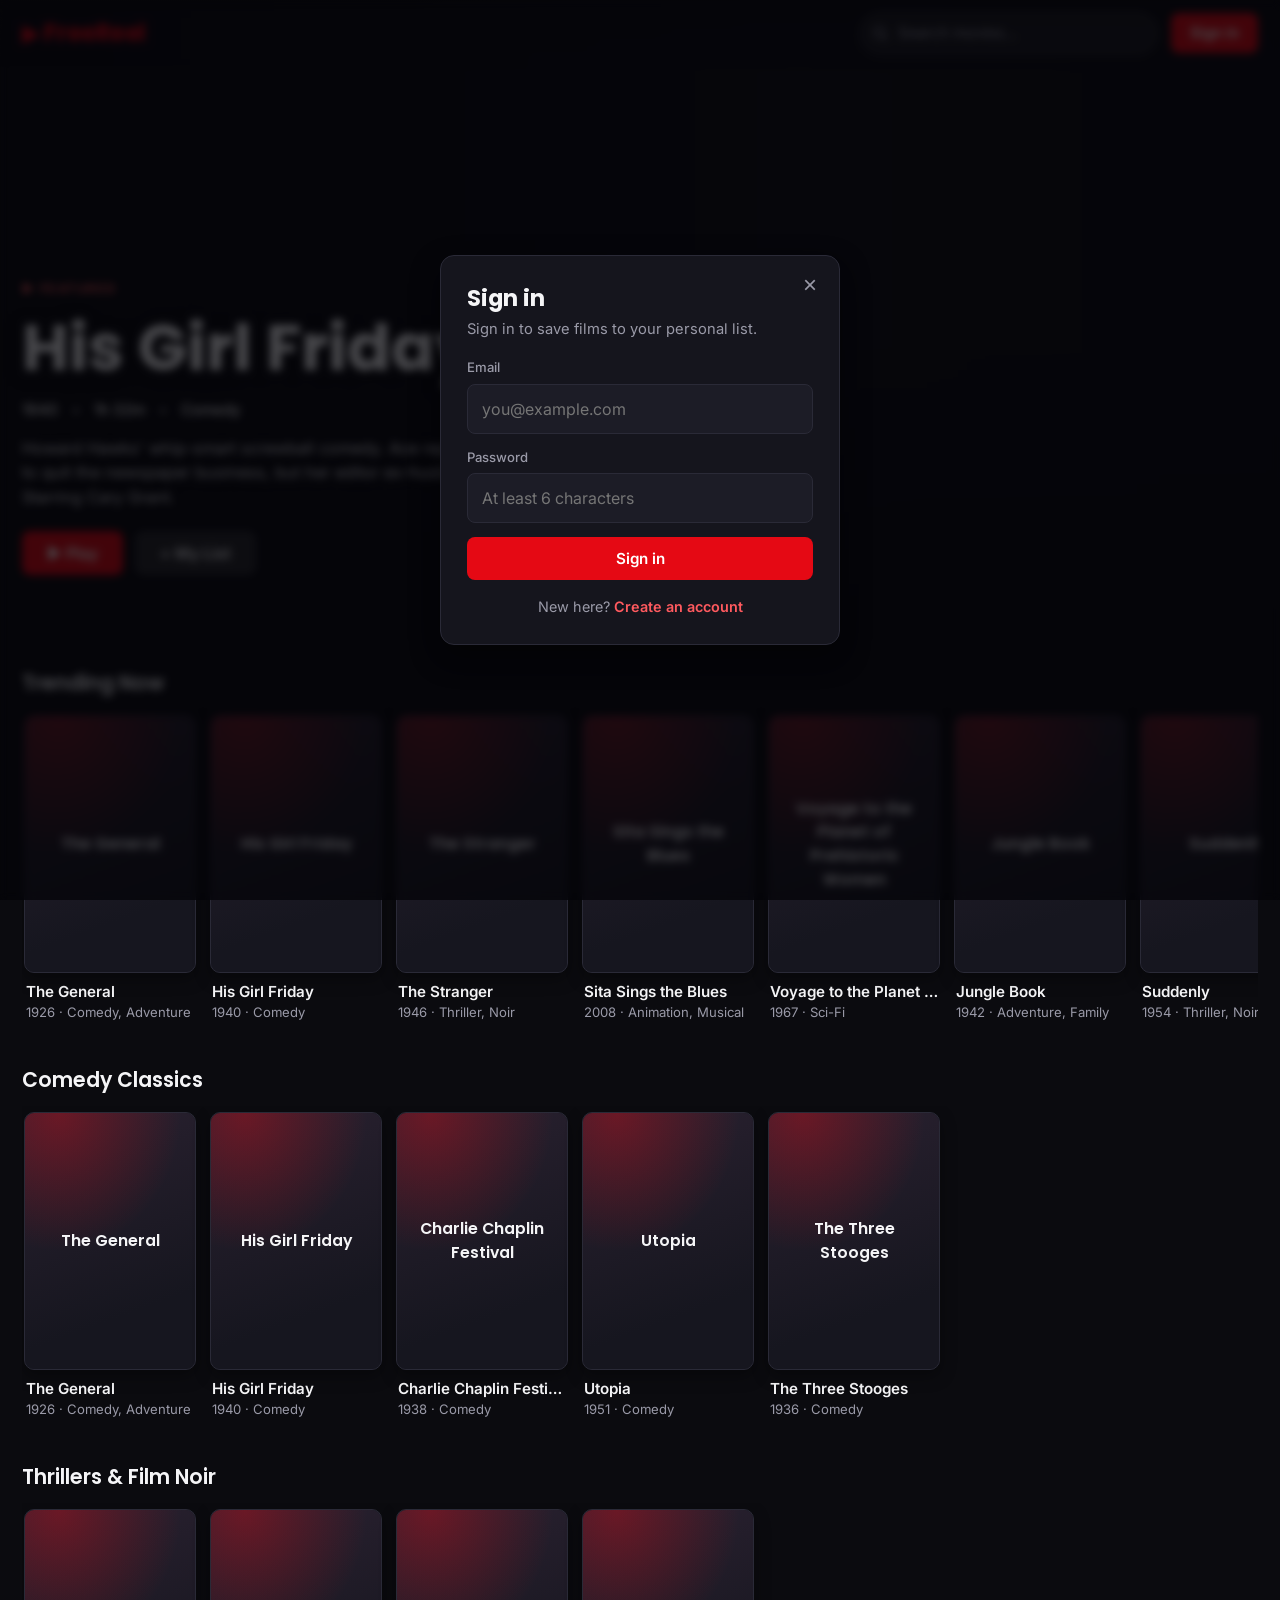
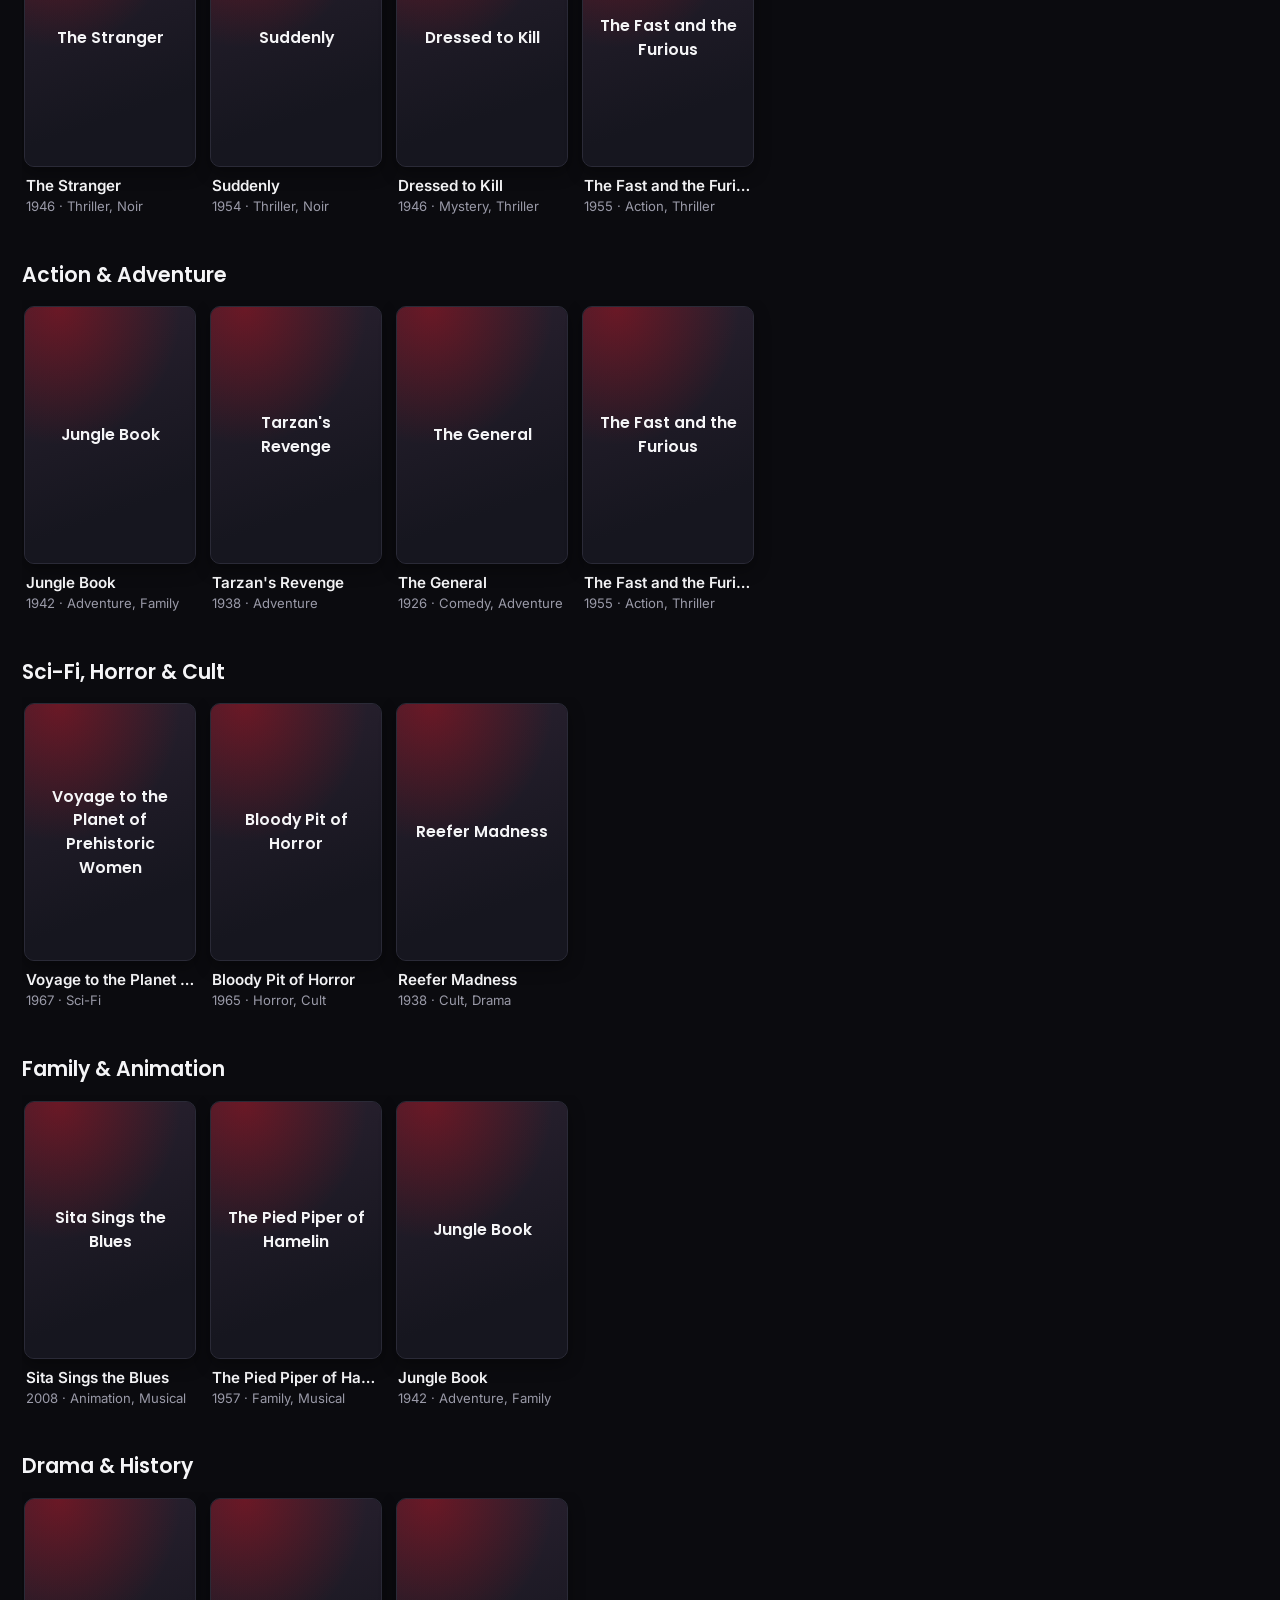
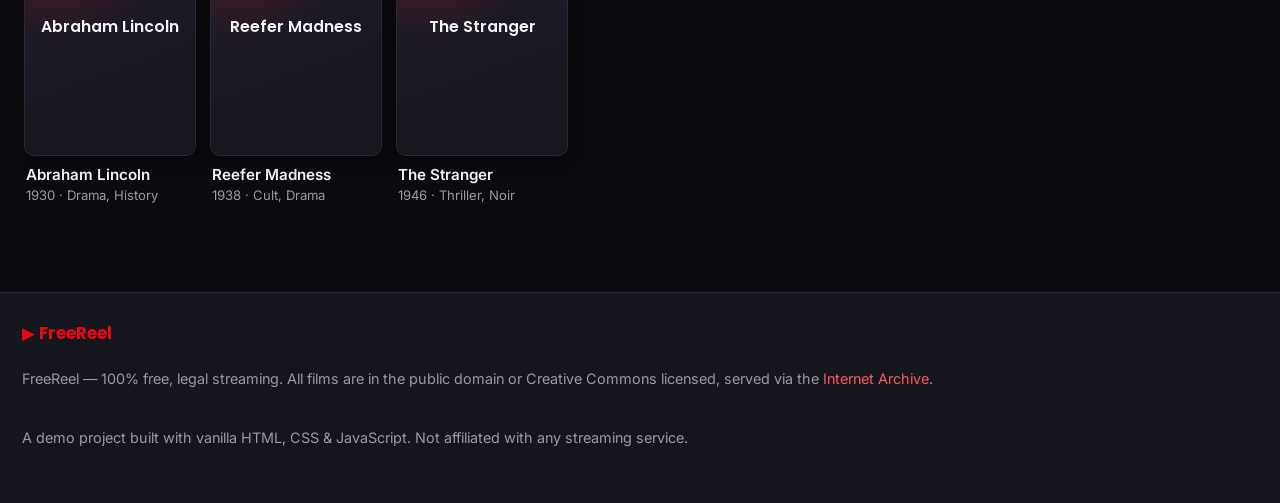
==== index.html @ 72a1cbd4 "FreeReel: free & legal streaming site Netflix-style static site playing 17 verified public-domain an" ====
<!DOCTYPE html>
<html lang="en">
<head>
  <meta charset="UTF-8" />
  <meta name="viewport" content="width=device-width, initial-scale=1" />
  <title>FreeReel — Free Classic Movie Streaming</title>
  <meta name="description" content="Stream classic public-domain and Creative Commons movies free and legally — silent comedy, film noir, sci-fi, adventure and more, powered by the Internet Archive." />
  <meta name="theme-color" content="#0b0b0f" />
  <meta property="og:title" content="FreeReel — Free Classic Movie Streaming" />
  <meta property="og:description" content="100% free, legal streaming of public-domain and Creative Commons films." />
  <meta property="og:type" content="website" />
  <link rel="icon" href="data:image/svg+xml,<svg xmlns='http://www.w3.org/2000/svg' viewBox='0 0 32 32'><rect width='32' height='32' rx='7' fill='%23e50914'/><path d='M12 9l12 7-12 7z' fill='%23ffffff'/></svg>" />
  <link rel="preconnect" href="https://fonts.googleapis.com" />
  <link rel="preconnect" href="https://fonts.gstatic.com" crossorigin />
  <link href="https://fonts.googleapis.com/css2?family=Inter:wght@400;500;600&family=Poppins:wght@600;700&display=swap" rel="stylesheet" />
  <link rel="stylesheet" href="styles.css" />
</head>
<body>
  <header class="nav" id="nav">
    <div class="nav-inner">
      <a class="logo" href="index.html" aria-label="FreeReel home">&#9654;&nbsp;FreeReel</a>
      <div class="nav-right">
        <div class="search-wrap">
          <svg class="search-icon" viewBox="0 0 24 24" fill="none" stroke="currentColor" stroke-width="2" aria-hidden="true">
            <circle cx="11" cy="11" r="7" /><path d="M21 21l-4.3-4.3" stroke-linecap="round" />
          </svg>
          <label class="visually-hidden" for="search">Search movies</label>
          <input id="search" type="search" placeholder="Search movies&hellip;" autocomplete="off" />
        </div>
        <div class="auth-area" id="auth-area"></div>
      </div>
    </div>
  </header>

  <main>
    <section class="hero" id="hero" hidden aria-label="Featured film">
      <div class="hero-bg" id="hero-bg"></div>
      <div class="hero-fade"></div>
      <div class="hero-content">
        <div class="hero-inner">
          <span class="hero-eyebrow">&#9654; Featured</span>
          <h1 class="hero-title" id="hero-title"></h1>
          <div class="hero-meta" id="hero-meta"></div>
          <p class="hero-desc" id="hero-desc"></p>
          <div class="hero-actions">
            <a class="btn btn-primary" id="hero-play" href="#">&#9654; Play</a>
            <button class="btn btn-secondary" id="hero-mylist" type="button">+ My List</button>
          </div>
        </div>
      </div>
    </section>

    <div class="content">
      <div id="rows"></div>
      <div id="results" hidden></div>
    </div>
  </main>

  <footer class="footer">
    <div class="footer-inner">
      <span class="foot-logo">&#9654; FreeReel</span>
      <p>FreeReel — 100% free, legal streaming. All films are in the public domain or Creative Commons licensed, served via the <a href="https://archive.org" target="_blank" rel="noopener">Internet Archive</a>.</p>
      <p>A demo project built with vanilla HTML, CSS &amp; JavaScript. Not affiliated with any streaming service.</p>
    </div>
  </footer>

  <!-- Auth modal (shared) -->
  <div class="modal-backdrop" id="auth-modal" hidden>
    <div class="modal" role="dialog" aria-modal="true" aria-labelledby="auth-title">
      <button class="modal-close" id="auth-close" type="button" aria-label="Close">&times;</button>
      <h2 class="modal-title" id="auth-title">Sign in</h2>
      <p class="modal-sub" id="auth-sub">Sign in to save films to your personal list.</p>
      <form id="auth-form" novalidate>
        <label class="field"><span>Email</span>
          <input id="auth-email" type="email" required autocomplete="email" placeholder="you@example.com" />
        </label>
        <label class="field"><span>Password</span>
          <input id="auth-password" type="password" required minlength="6" autocomplete="current-password" placeholder="At least 6 characters" />
        </label>
        <p class="auth-error" id="auth-error" hidden></p>
        <button class="btn btn-primary btn-block" id="auth-submit" type="submit">Sign in</button>
      </form>
      <p class="modal-toggle">
        <span id="auth-toggle-text">New here?</span>
        <button type="button" class="linkbtn" id="auth-toggle">Create an account</button>
      </p>
    </div>
  </div>

  <script src="config.js"></script>
  <script src="catalog.js"></script>
  <script type="module" src="app.js"></script>
</body>
</html>
---- styles.css ----
/* ===================================================================
   FreeReel — dark, Netflix-inspired (original) theme
   =================================================================== */

:root {
  --bg: #0b0b0f;
  --surface: #15151d;
  --card: #1c1c26;
  --border: #2a2a37;
  --accent: #e50914;
  --accent-2: #ff5a5f;
  --text: #f5f5f7;
  --muted: #9a9aa8;

  --maxw: 1400px;
  --nav-h: 66px;
  --radius: 10px;
  --shadow: 0 12px 30px rgba(0, 0, 0, 0.45);
  --font-head: "Poppins", system-ui, -apple-system, Segoe UI, Roboto, sans-serif;
  --font-body: "Inter", system-ui, -apple-system, Segoe UI, Roboto, sans-serif;
}

* { box-sizing: border-box; }

html { scroll-behavior: smooth; }

body {
  margin: 0;
  background: var(--bg);
  color: var(--text);
  font-family: var(--font-body);
  font-size: 16px;
  line-height: 1.5;
  -webkit-font-smoothing: antialiased;
  text-rendering: optimizeLegibility;
  min-height: 100vh;
}

body.modal-open { overflow: hidden; }

img { display: block; max-width: 100%; }

a { color: inherit; text-decoration: none; }

h1, h2, h3 { font-family: var(--font-head); font-weight: 700; line-height: 1.15; margin: 0; }

:focus-visible {
  outline: 2px solid var(--accent-2);
  outline-offset: 2px;
  border-radius: 6px;
}

/* ------------------------------ Buttons ------------------------------ */

.btn {
  --btn-bg: transparent;
  display: inline-flex;
  align-items: center;
  justify-content: center;
  gap: 8px;
  font-family: var(--font-body);
  font-weight: 600;
  font-size: 0.95rem;
  line-height: 1;
  padding: 11px 18px;
  border: 1px solid transparent;
  border-radius: 8px;
  background: var(--btn-bg);
  color: var(--text);
  cursor: pointer;
  white-space: nowrap;
  transition: transform 0.15s ease, background 0.15s ease, border-color 0.15s ease, opacity 0.15s ease;
}
.btn:hover { transform: translateY(-1px); }
.btn:active { transform: translateY(0); }
.btn:disabled { opacity: 0.6; cursor: default; transform: none; }

.btn-primary { background: var(--accent); color: #fff; }
.btn-primary:hover { background: #f6121d; }

.btn-secondary { background: rgba(255, 255, 255, 0.12); color: var(--text); border-color: var(--border); }
.btn-secondary:hover { background: rgba(255, 255, 255, 0.2); }

.btn-ghost { background: transparent; color: var(--text); border-color: transparent; padding: 11px 12px; }
.btn-ghost:hover { background: rgba(255, 255, 255, 0.08); }

.btn-block { width: 100%; padding: 13px 18px; }

.btn.in-list { background: rgba(255, 255, 255, 0.16); }

.linkbtn {
  background: none;
  border: 0;
  color: var(--accent-2);
  font: inherit;
  font-weight: 600;
  cursor: pointer;
  padding: 0;
}
.linkbtn:hover { text-decoration: underline; }

/* -------------------------------- Nav -------------------------------- */

.nav {
  position: sticky;
  top: 0;
  z-index: 50;
  background: linear-gradient(180deg, rgba(11, 11, 15, 0.85), rgba(11, 11, 15, 0));
  backdrop-filter: blur(6px);
  -webkit-backdrop-filter: blur(6px);
  transition: background 0.25s ease, border-color 0.25s ease;
  border-bottom: 1px solid transparent;
}
.nav.scrolled {
  background: rgba(11, 11, 15, 0.94);
  border-bottom-color: var(--border);
  backdrop-filter: blur(12px);
  -webkit-backdrop-filter: blur(12px);
}

.nav-inner {
  max-width: var(--maxw);
  margin: 0 auto;
  min-height: var(--nav-h);
  display: flex;
  align-items: center;
  gap: 18px;
  padding: 10px 22px;
  flex-wrap: wrap;
}

.logo {
  font-family: var(--font-head);
  font-weight: 700;
  font-size: 1.5rem;
  letter-spacing: -0.02em;
  color: var(--accent);
  flex: 0 0 auto;
  display: inline-flex;
  align-items: center;
  gap: 2px;
}
.logo:hover { color: var(--accent-2); }

.nav-right {
  margin-left: auto;
  display: flex;
  align-items: center;
  gap: 12px;
  flex: 1 1 auto;
  justify-content: flex-end;
  min-width: 0;
}

.search-wrap {
  position: relative;
  display: flex;
  align-items: center;
  flex: 0 1 300px;
  min-width: 0;
}
.search-wrap .search-icon {
  position: absolute;
  left: 12px;
  width: 18px;
  height: 18px;
  color: var(--muted);
  pointer-events: none;
}
#search {
  width: 100%;
  padding: 10px 14px 10px 38px;
  border-radius: 999px;
  border: 1px solid var(--border);
  background: rgba(255, 255, 255, 0.06);
  color: var(--text);
  font: inherit;
  font-size: 0.95rem;
}
#search::placeholder { color: var(--muted); }
#search:focus {
  outline: none;
  border-color: var(--accent-2);
  background: rgba(255, 255, 255, 0.1);
}

.auth-area {
  display: flex;
  align-items: center;
  gap: 8px;
  flex: 0 0 auto;
}
.user-email {
  color: var(--muted);
  font-size: 0.9rem;
  max-width: 190px;
  overflow: hidden;
  text-overflow: ellipsis;
  white-space: nowrap;
}

/* ------------------------------- Hero -------------------------------- */

.hero {
  position: relative;
  min-height: min(78vh, 640px);
  display: flex;
  align-items: flex-end;
  margin-top: calc(-1 * var(--nav-h) - 12px);
  padding-top: calc(var(--nav-h) + 12px);
  overflow: hidden;
  isolation: isolate;
}
.hero-bg {
  position: absolute;
  inset: 0;
  z-index: -2;
  background-size: cover;
  background-position: right center;
  background-repeat: no-repeat;
  background-color: #12121a;
}
.hero-fade {
  position: absolute;
  inset: 0;
  z-index: -1;
  background:
    linear-gradient(90deg, var(--bg) 0%, rgba(11, 11, 15, 0.86) 30%, rgba(11, 11, 15, 0.35) 62%, rgba(11, 11, 15, 0.55) 100%),
    linear-gradient(0deg, var(--bg) 2%, rgba(11, 11, 15, 0) 45%);
}
.hero-content {
  max-width: var(--maxw);
  width: 100%;
  margin: 0 auto;
  padding: 42px 22px 54px;
}
.hero-inner { max-width: 620px; }
.hero-eyebrow {
  display: inline-flex;
  align-items: center;
  gap: 7px;
  font-size: 0.78rem;
  font-weight: 600;
  letter-spacing: 0.12em;
  text-transform: uppercase;
  color: var(--accent-2);
  margin-bottom: 12px;
}
.hero-title {
  font-size: clamp(2.1rem, 6vw, 4rem);
  margin-bottom: 14px;
  text-shadow: 0 2px 18px rgba(0, 0, 0, 0.6);
}
.hero-meta {
  display: flex;
  flex-wrap: wrap;
  gap: 8px 14px;
  color: var(--text);
  font-weight: 500;
  font-size: 0.95rem;
  margin-bottom: 14px;
}
.hero-meta .dot { color: var(--muted); }
.hero-desc {
  color: #e7e7ee;
  font-size: 1.02rem;
  margin: 0 0 22px;
  display: -webkit-box;
  -webkit-line-clamp: 3;
  -webkit-box-orient: vertical;
  overflow: hidden;
  text-shadow: 0 1px 10px rgba(0, 0, 0, 0.5);
}
.hero-actions { display: flex; flex-wrap: wrap; gap: 12px; }
.hero-actions .btn { padding: 13px 24px; font-size: 1rem; }

/* ------------------------------ Content ------------------------------ */

.content {
  max-width: var(--maxw);
  margin: 0 auto;
  padding: 8px 22px 40px;
}
.row { margin: 34px 0; }
.section-title {
  font-family: var(--font-head);
  font-size: 1.28rem;
  font-weight: 600;
  margin: 0 0 14px;
}

/* Horizontal scroll tracks (scrollbar hidden, still scrollable) */
.track {
  display: flex;
  gap: 14px;
  overflow-x: auto;
  overflow-y: hidden;
  padding: 6px 2px 12px;
  scroll-snap-type: x proximity;
  scrollbar-width: none;              /* Firefox */
  -ms-overflow-style: none;           /* IE/Edge */
  scroll-padding-left: 2px;
  -webkit-overflow-scrolling: touch;
}
.track::-webkit-scrollbar { display: none; } /* WebKit */

/* -------------------------------- Card ------------------------------- */

.card {
  flex: 0 0 auto;
  width: 172px;
  scroll-snap-align: start;
  display: block;
  transition: transform 0.18s ease;
}
.track .card { will-change: transform; }
.card:hover, .card:focus-visible { transform: scale(1.05); z-index: 2; }

.card-poster {
  position: relative;
  aspect-ratio: 2 / 3;
  border-radius: var(--radius);
  overflow: hidden;
  background: var(--card);
  border: 1px solid var(--border);
  box-shadow: 0 6px 16px rgba(0, 0, 0, 0.35);
}
.card-fallback {
  position: absolute;
  inset: 0;
  z-index: 0;
  display: flex;
  align-items: center;
  justify-content: center;
  text-align: center;
  padding: 14px;
  font-family: var(--font-head);
  font-weight: 600;
  font-size: 0.98rem;
  color: var(--text);
  background:
    radial-gradient(120% 90% at 20% 0%, rgba(229, 9, 20, 0.35), transparent 60%),
    linear-gradient(160deg, #2a2130 0%, #16161f 75%);
}
.card-img {
  position: absolute;
  inset: 0;
  z-index: 1;
  width: 100%;
  height: 100%;
  object-fit: cover;
  background: #12121a;
}
.card-play {
  position: absolute;
  z-index: 2;
  inset: auto 10px 10px auto;
  width: 40px;
  height: 40px;
  border-radius: 50%;
  display: grid;
  place-items: center;
  background: rgba(0, 0, 0, 0.55);
  border: 1px solid rgba(255, 255, 255, 0.5);
  color: #fff;
  font-size: 0.85rem;
  opacity: 0;
  transform: translateY(6px);
  transition: opacity 0.18s ease, transform 0.18s ease;
  backdrop-filter: blur(2px);
}
.card:hover .card-play, .card:focus-visible .card-play { opacity: 1; transform: translateY(0); }

.card-info { padding: 9px 2px 0; }
.card-title {
  font-weight: 600;
  font-size: 0.95rem;
  line-height: 1.25;
  overflow: hidden;
  text-overflow: ellipsis;
  white-space: nowrap;
}
.card-sub {
  color: var(--muted);
  font-size: 0.82rem;
  margin-top: 2px;
  overflow: hidden;
  text-overflow: ellipsis;
  white-space: nowrap;
}

/* ------------------------ Results / My List grid --------------------- */

.results-head {
  display: flex;
  align-items: baseline;
  justify-content: space-between;
  gap: 14px;
  margin: 26px 0 16px;
}
.grid {
  display: grid;
  grid-template-columns: repeat(auto-fill, minmax(150px, 1fr));
  gap: 20px 16px;
}
.grid .card { width: 100%; }
.empty {
  color: var(--muted);
  padding: 30px 0 60px;
  font-size: 1.02rem;
}

/* ------------------------------ Footer ------------------------------- */

.footer {
  border-top: 1px solid var(--border);
  background: var(--surface);
  color: var(--muted);
  font-size: 0.9rem;
}
.footer-inner {
  max-width: var(--maxw);
  margin: 0 auto;
  padding: 28px 22px 40px;
  display: flex;
  flex-direction: column;
  gap: 8px;
}
.footer .foot-logo { color: var(--accent); font-family: var(--font-head); font-weight: 700; font-size: 1.05rem; }
.footer a { color: var(--accent-2); }

/* --------------------------- Watch (player) -------------------------- */

.watch {
  max-width: 1100px;
  margin: 0 auto;
  padding: 24px 22px 60px;
}
.player-wrap {
  background: #000;
  border-radius: var(--radius);
  overflow: hidden;
  border: 1px solid var(--border);
  box-shadow: var(--shadow);
}
#player {
  display: block;
  width: 100%;
  max-height: 74vh;
  background: #000;
  aspect-ratio: 16 / 9;
}
.watch-info { margin: 24px 2px 8px; }
.watch-title { font-size: clamp(1.6rem, 4vw, 2.4rem); margin-bottom: 10px; }
.watch-meta {
  display: flex;
  flex-wrap: wrap;
  gap: 8px 14px;
  color: var(--muted);
  font-weight: 500;
  margin-bottom: 16px;
}
.watch-meta .dot { color: var(--border); }
.genre-tags { display: flex; flex-wrap: wrap; gap: 8px; margin-bottom: 16px; }
.tag {
  font-size: 0.8rem;
  color: var(--text);
  background: rgba(255, 255, 255, 0.08);
  border: 1px solid var(--border);
  padding: 4px 11px;
  border-radius: 999px;
}
.watch-desc { color: #dcdce4; max-width: 780px; margin: 0 0 22px; font-size: 1.03rem; }
.watch-actions { display: flex; flex-wrap: wrap; gap: 12px; align-items: center; }

.more { max-width: 1100px; margin: 10px auto 0; padding: 0 22px 40px; }

.not-found {
  max-width: 640px;
  margin: 8vh auto;
  text-align: center;
  padding: 40px 24px;
}
.not-found h1 { font-size: 2rem; margin-bottom: 12px; }
.not-found p { color: var(--muted); margin-bottom: 24px; }

/* ------------------------------- Modal ------------------------------- */

.modal-backdrop {
  position: fixed;
  inset: 0;
  z-index: 100;
  background: rgba(4, 4, 8, 0.72);
  backdrop-filter: blur(4px);
  -webkit-backdrop-filter: blur(4px);
  display: grid;
  place-items: center;
  padding: 20px;
  animation: fade 0.18s ease;
}
.modal {
  position: relative;
  width: 100%;
  max-width: 400px;
  background: var(--surface);
  border: 1px solid var(--border);
  border-radius: 14px;
  padding: 30px 26px 26px;
  box-shadow: var(--shadow);
  animation: pop 0.18s ease;
}
.modal-title { font-size: 1.4rem; margin-bottom: 6px; }
.modal-sub { color: var(--muted); font-size: 0.92rem; margin: 0 0 18px; }
.modal-close {
  position: absolute;
  top: 12px;
  right: 12px;
  width: 34px;
  height: 34px;
  border-radius: 8px;
  border: 0;
  background: transparent;
  color: var(--muted);
  font-size: 1.5rem;
  line-height: 1;
  cursor: pointer;
}
.modal-close:hover { background: rgba(255, 255, 255, 0.08); color: var(--text); }

.field { display: block; margin-bottom: 14px; }
.field span {
  display: block;
  font-size: 0.82rem;
  color: var(--muted);
  margin-bottom: 6px;
  font-weight: 500;
}
.field input {
  width: 100%;
  padding: 12px 14px;
  border-radius: 8px;
  border: 1px solid var(--border);
  background: var(--card);
  color: var(--text);
  font: inherit;
}
.field input:focus { outline: none; border-color: var(--accent-2); }

.auth-error {
  background: rgba(229, 9, 20, 0.14);
  border: 1px solid rgba(229, 9, 20, 0.4);
  color: #ffc7ca;
  font-size: 0.88rem;
  padding: 10px 12px;
  border-radius: 8px;
  margin: 4px 0 14px;
}
.modal-toggle {
  margin: 16px 0 0;
  font-size: 0.9rem;
  color: var(--muted);
  text-align: center;
}

@keyframes fade { from { opacity: 0; } to { opacity: 1; } }
@keyframes pop { from { opacity: 0; transform: translateY(8px) scale(0.98); } to { opacity: 1; transform: none; } }

/* ---------------------------- Responsive ----------------------------- */

@media (max-width: 780px) {
  .nav-inner { gap: 10px 14px; }
  .nav-right { flex: 1 1 100%; order: 3; margin-left: 0; }
  .search-wrap { flex: 1 1 auto; }
  .auth-area { flex: 0 0 auto; }
  .user-email { display: none; }
  .card { width: 140px; }
  .hero { min-height: 68vh; }
  .hero-desc { -webkit-line-clamp: 4; }
}

@media (max-width: 520px) {
  .content, .hero-content { padding-left: 16px; padding-right: 16px; }
  .watch, .more { padding-left: 16px; padding-right: 16px; }
  .card { width: 124px; }
  .grid { grid-template-columns: repeat(auto-fill, minmax(120px, 1fr)); gap: 16px 12px; }
  .btn { padding: 10px 14px; font-size: 0.9rem; }
  .hero-actions .btn { flex: 1 1 auto; }
  .logo { font-size: 1.3rem; }
}

/* ------------------------ Reduced motion / a11y ---------------------- */

@media (prefers-reduced-motion: reduce) {
  html { scroll-behavior: auto; }
  *, *::before, *::after {
    animation-duration: 0.001ms !important;
    animation-iteration-count: 1 !important;
    transition-duration: 0.001ms !important;
  }
  .card:hover, .card:focus-visible { transform: none; }
}

.visually-hidden {
  position: absolute !important;
  width: 1px; height: 1px;
  padding: 0; margin: -1px;
  overflow: hidden; clip: rect(0, 0, 0, 0);
  white-space: nowrap; border: 0;
}
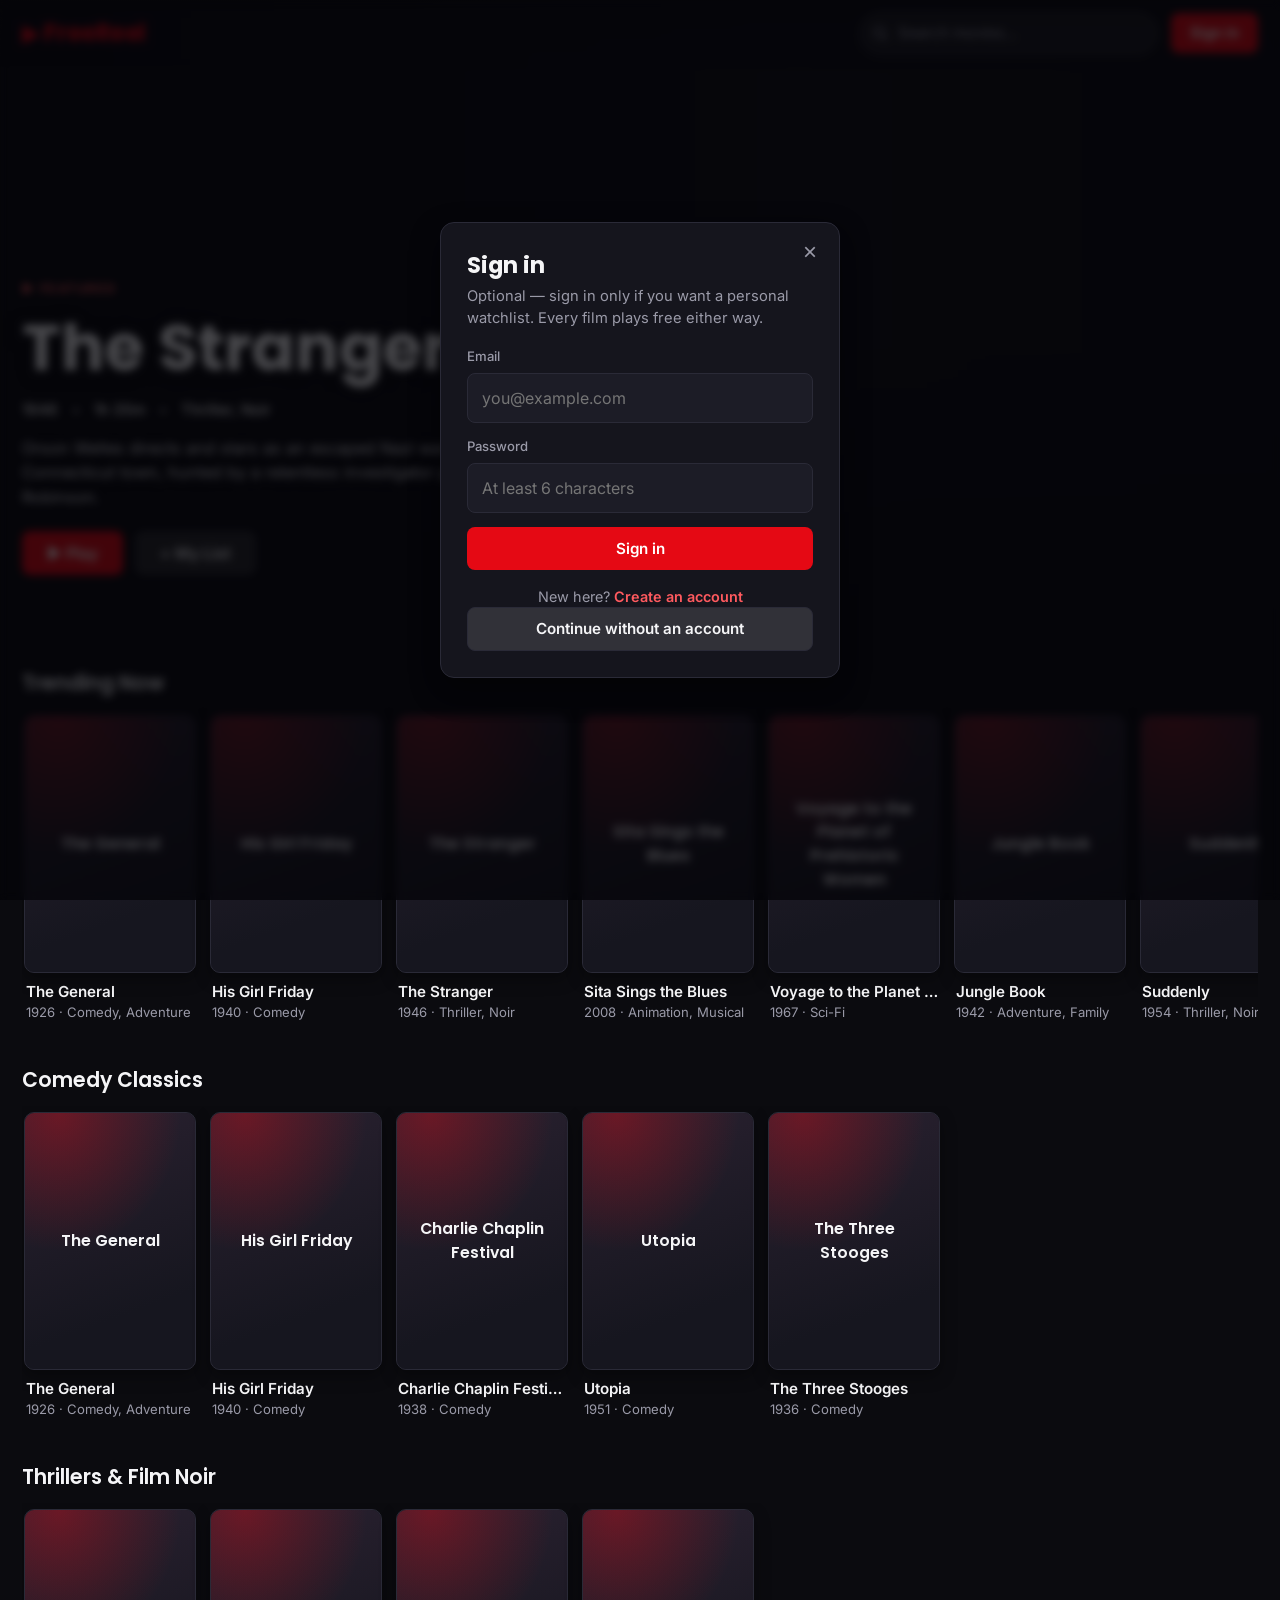
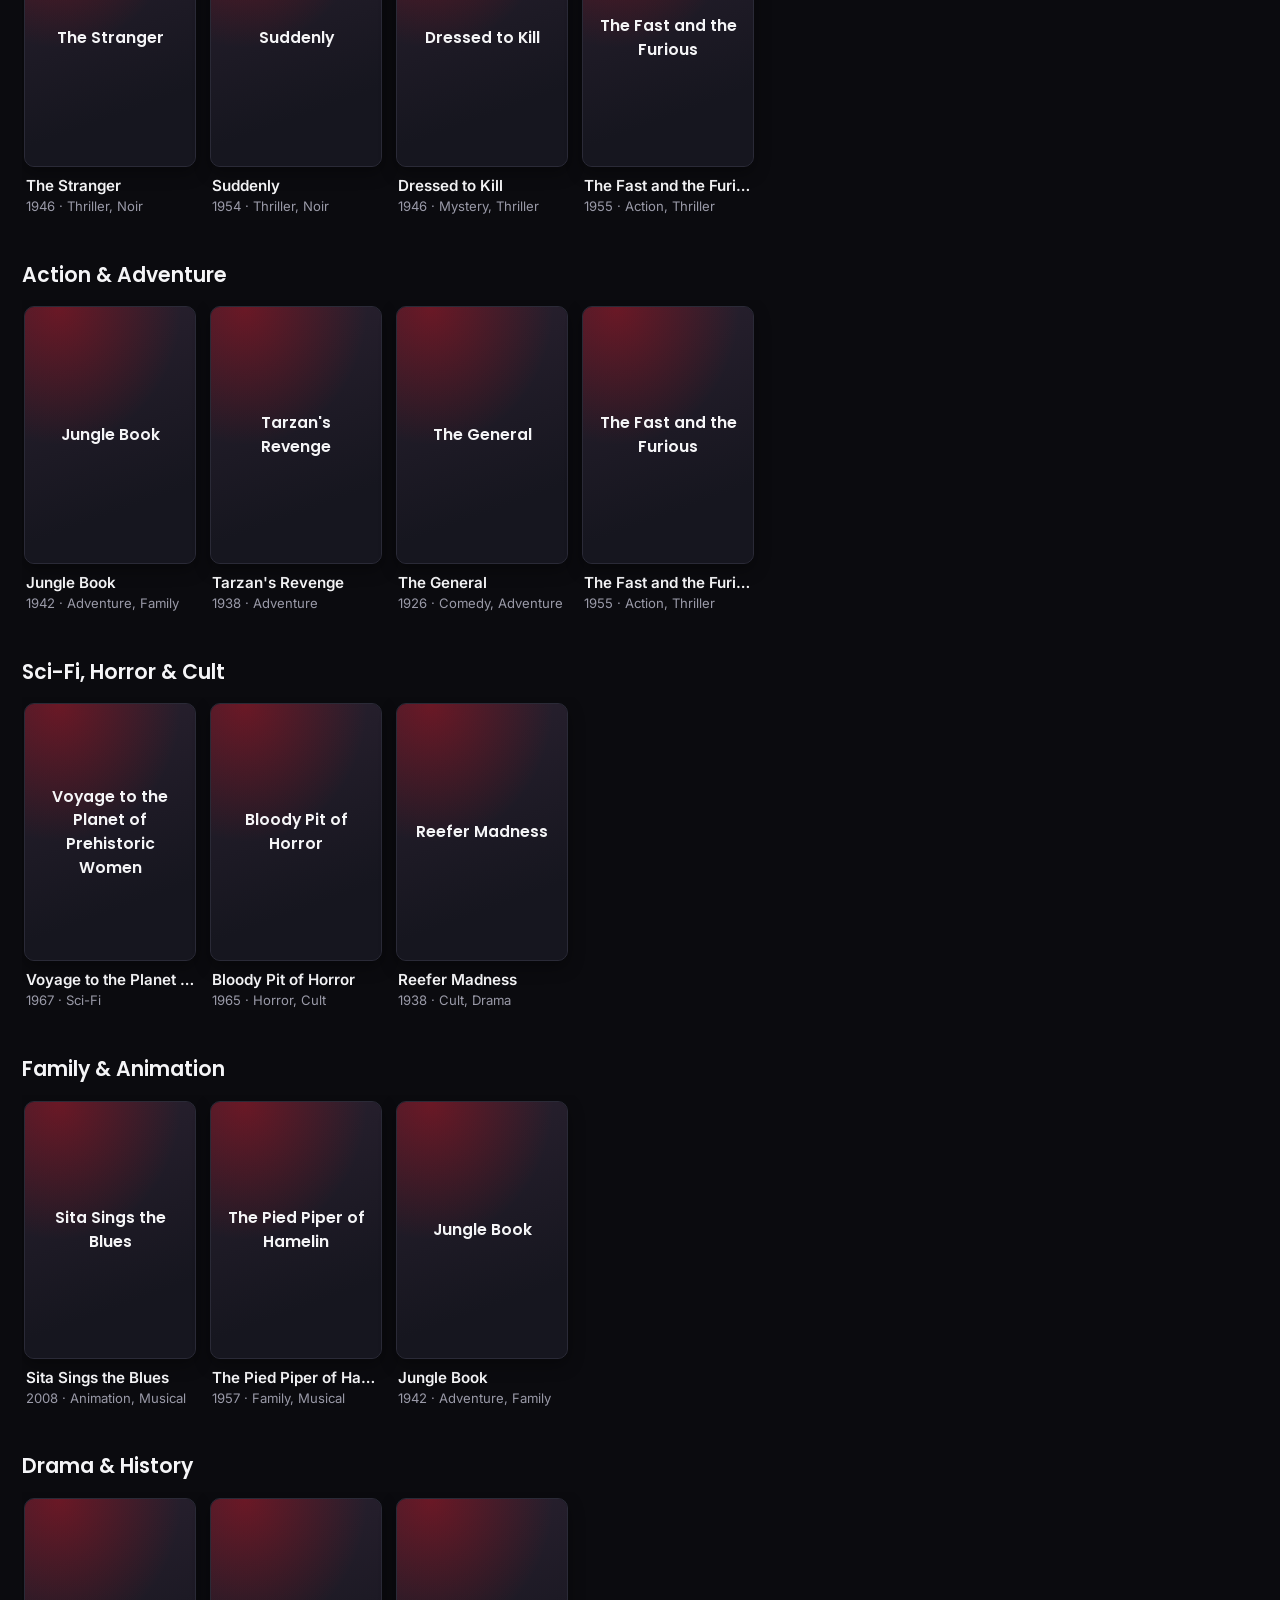
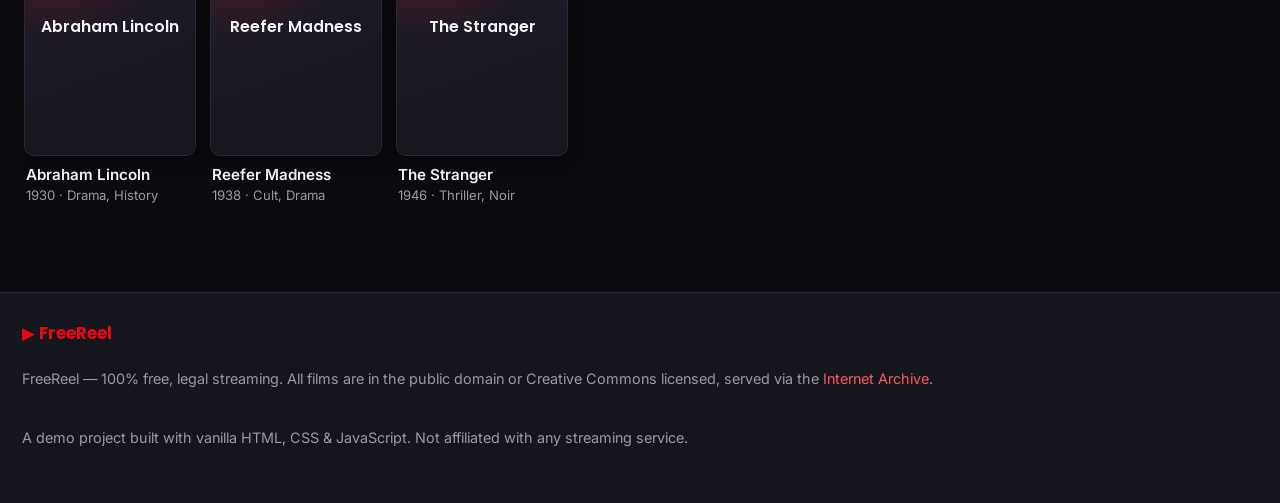
==== commit af7a05a0: "Make the sign-in dialog explicitly optional - Continue-without-an-account button added to the modal " ====
--- a/index.html
+++ b/index.html
@@ -69,7 +69,7 @@
     <div class="modal" role="dialog" aria-modal="true" aria-labelledby="auth-title">
       <button class="modal-close" id="auth-close" type="button" aria-label="Close">&times;</button>
       <h2 class="modal-title" id="auth-title">Sign in</h2>
-      <p class="modal-sub" id="auth-sub">Sign in to save films to your personal list.</p>
+      <p class="modal-sub" id="auth-sub">Optional — sign in only if you want a personal watchlist. Every film plays free either way.</p>
       <form id="auth-form" novalidate>
         <label class="field"><span>Email</span>
           <input id="auth-email" type="email" required autocomplete="email" placeholder="you@example.com" />
@@ -84,11 +84,12 @@
         <span id="auth-toggle-text">New here?</span>
         <button type="button" class="linkbtn" id="auth-toggle">Create an account</button>
       </p>
+      <button type="button" class="btn btn-secondary btn-block" id="auth-skip">Continue without an account</button>
     </div>
   </div>
 
-  <script src="config.js"></script>
-  <script src="catalog.js"></script>
-  <script type="module" src="app.js"></script>
+  <script src="config.js?v=3"></script>
+  <script src="catalog.js?v=3"></script>
+  <script type="module" src="app.js?v=3"></script>
 </body>
 </html>
--- a/styles.css
+++ b/styles.css
@@ -607,3 +607,30 @@
   overflow: hidden; clip: rect(0, 0, 0, 0);
   white-space: nowrap; border: 0;
 }
+
+/* Non-blocking hint toast (e.g. optional sign-in nudge) */
+.toast {
+  position: fixed;
+  left: 50%;
+  bottom: 28px;
+  transform: translateX(-50%) translateY(16px);
+  max-width: min(92vw, 500px);
+  background: rgba(21, 21, 29, 0.97);
+  border: 1px solid var(--border);
+  color: var(--text);
+  font-size: 0.92rem;
+  line-height: 1.45;
+  padding: 12px 18px;
+  border-radius: 10px;
+  box-shadow: 0 12px 32px rgba(0, 0, 0, 0.5);
+  opacity: 0;
+  pointer-events: none;
+  transition: opacity 0.25s ease, transform 0.25s ease;
+  z-index: 200;
+  text-align: center;
+}
+
+.toast.show {
+  opacity: 1;
+  transform: translateX(-50%) translateY(0);
+}
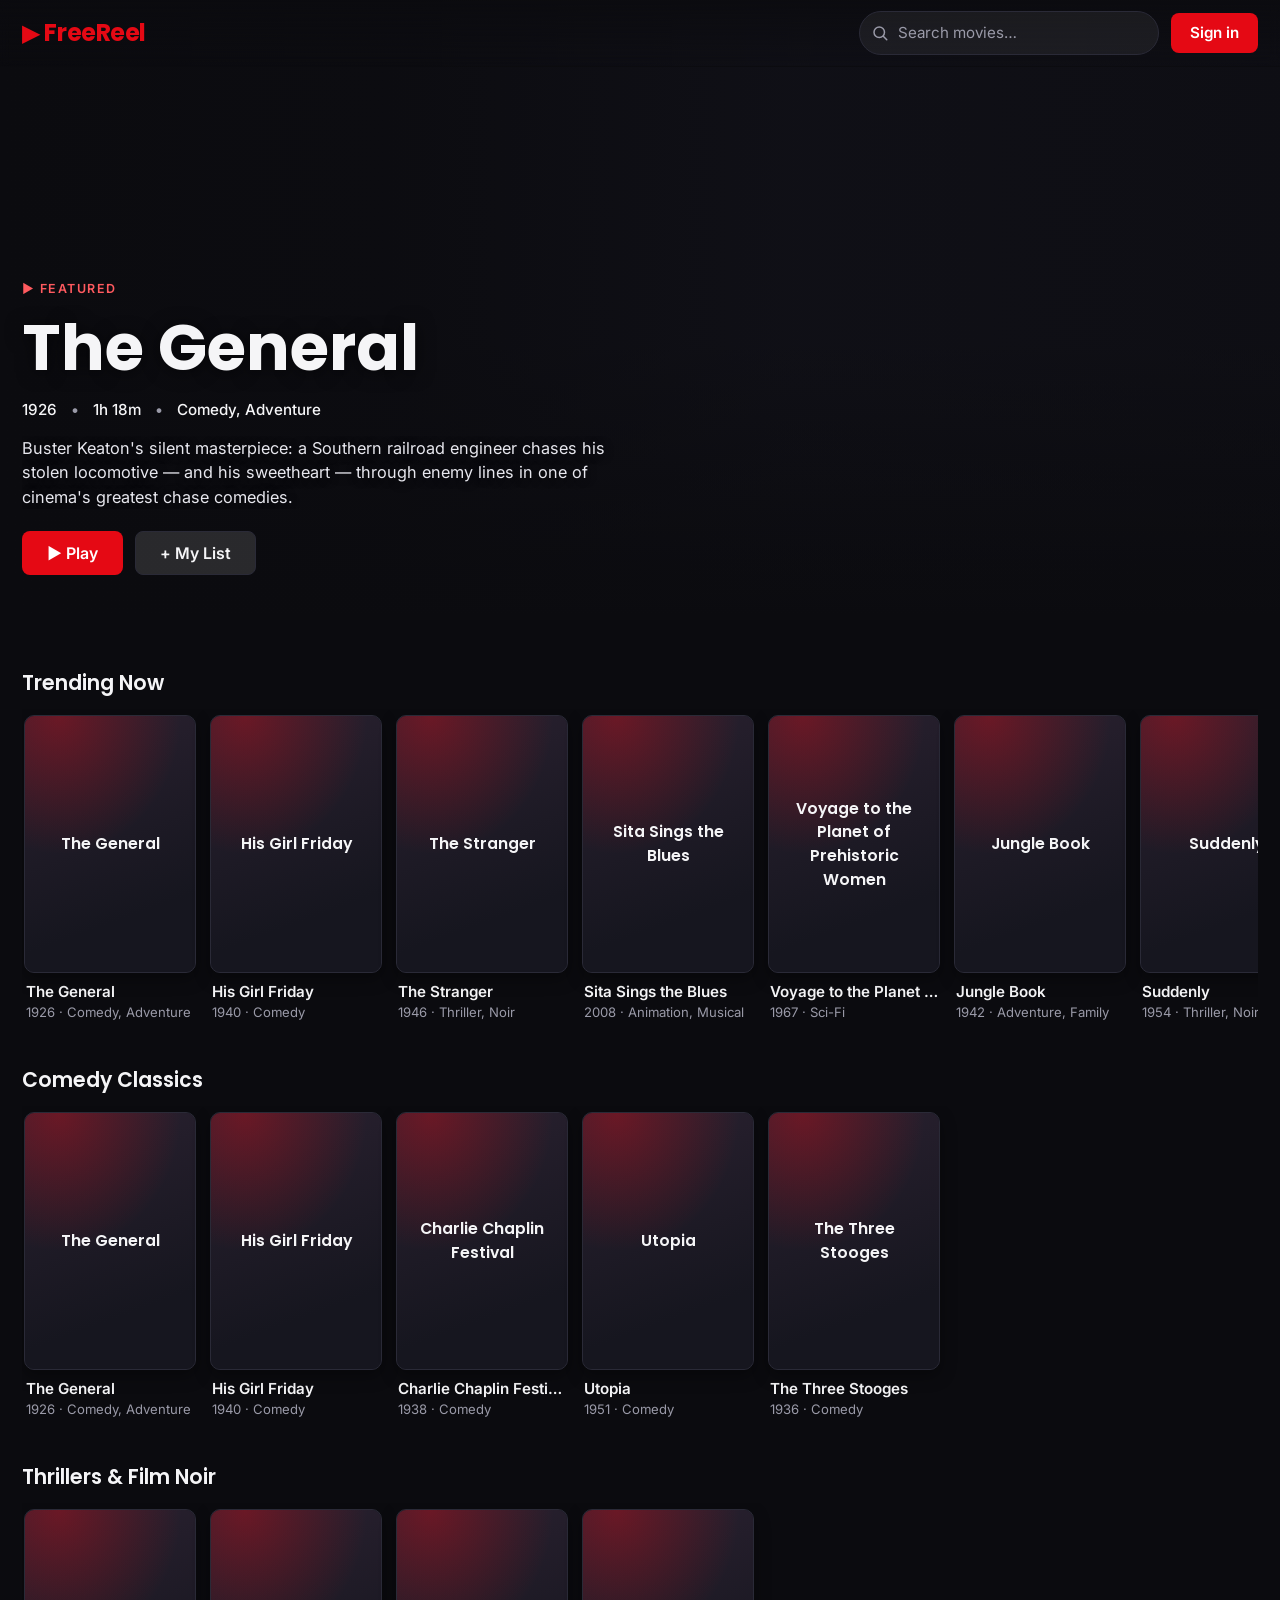
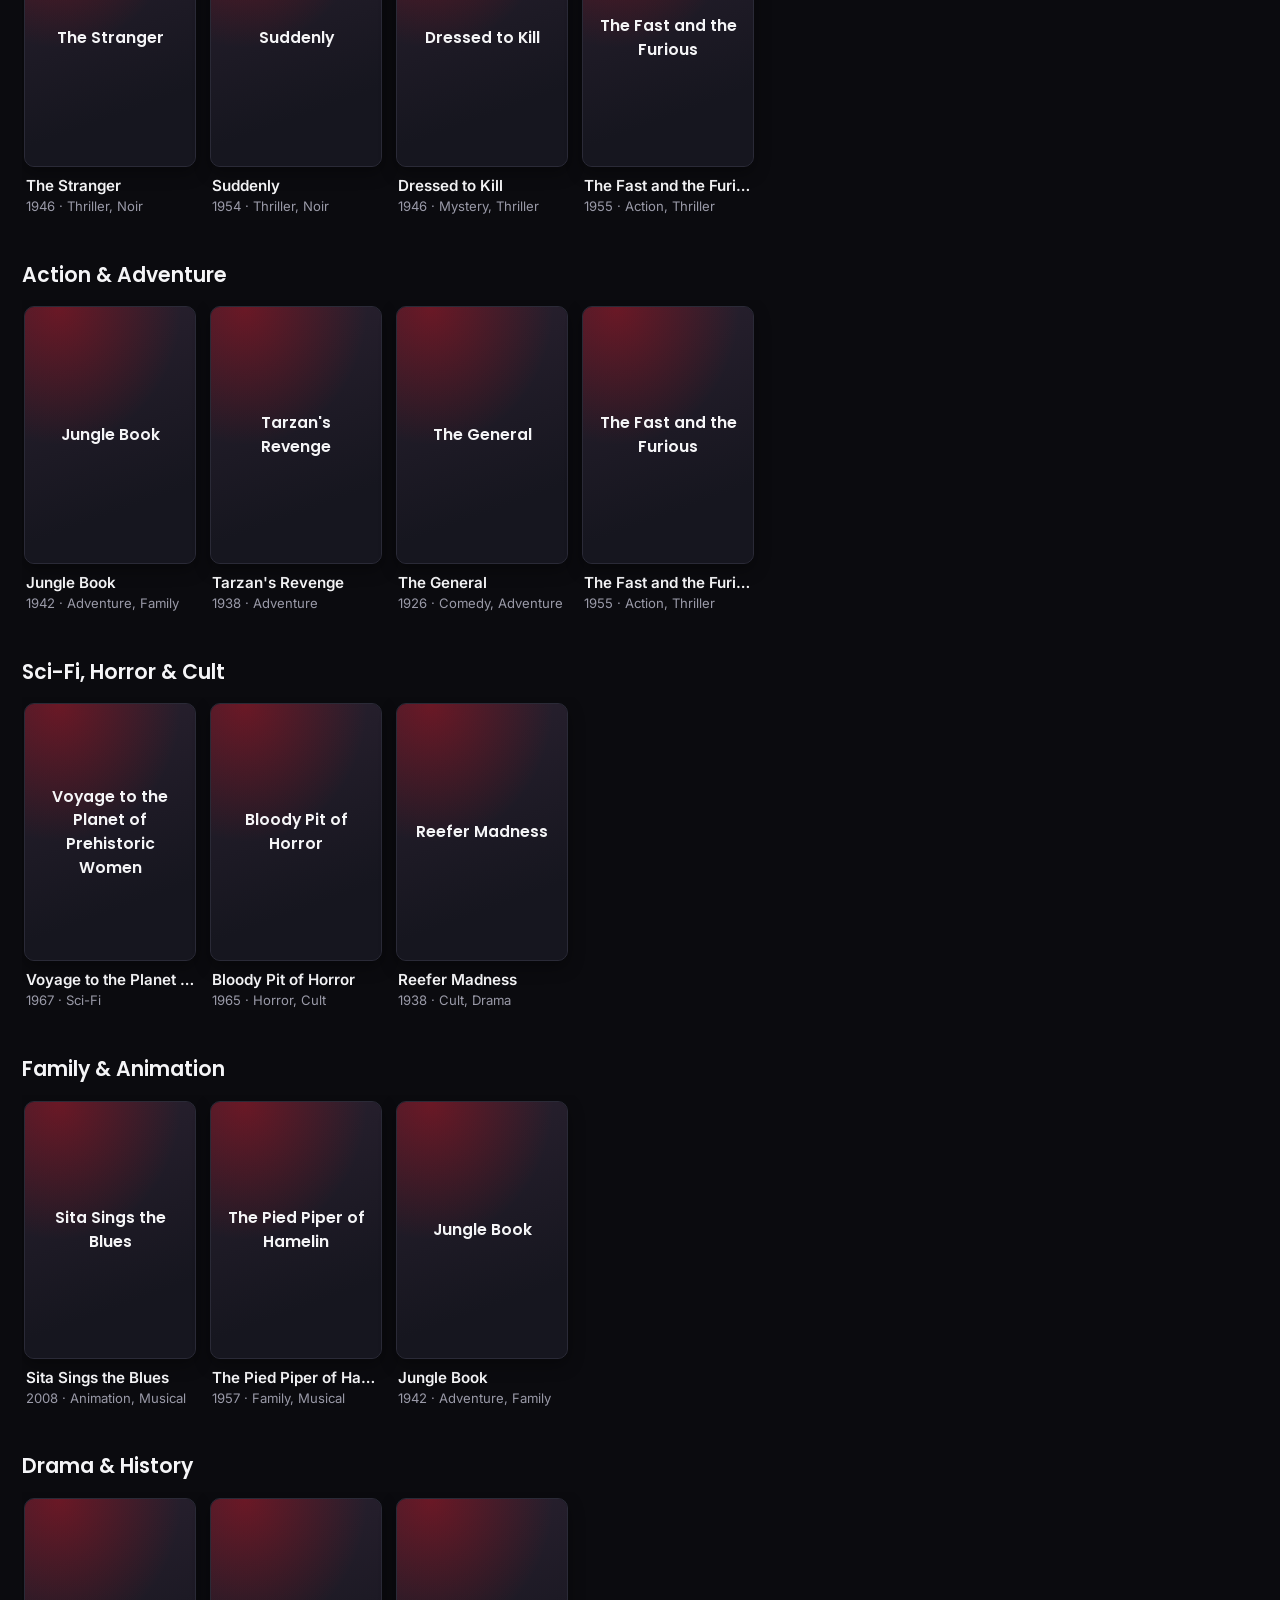
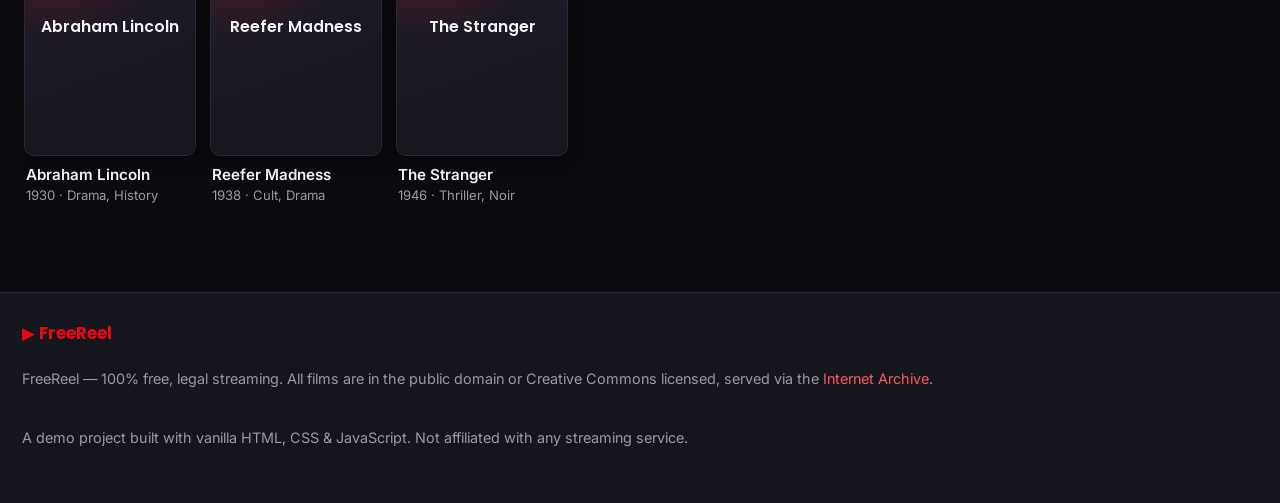
==== commit 000faa33: "Fix stuck sign-in modal: hidden attribute now beats display:grid Root cause: .modal-backdrop set dis" ====
--- a/index.html
+++ b/index.html
@@ -13,7 +13,7 @@
   <link rel="preconnect" href="https://fonts.googleapis.com" />
   <link rel="preconnect" href="https://fonts.gstatic.com" crossorigin />
   <link href="https://fonts.googleapis.com/css2?family=Inter:wght@400;500;600&family=Poppins:wght@600;700&display=swap" rel="stylesheet" />
-  <link rel="stylesheet" href="styles.css" />
+  <link rel="stylesheet" href="styles.css?v=4" />
 </head>
 <body>
   <header class="nav" id="nav">
--- a/styles.css
+++ b/styles.css
@@ -498,6 +498,12 @@
   padding: 20px;
   animation: fade 0.18s ease;
 }
+
+/* The hidden attribute must always win over display:grid —
+   without this the modal is stuck open and can never be closed. */
+.modal-backdrop[hidden] {
+  display: none;
+}
 .modal {
   position: relative;
   width: 100%;
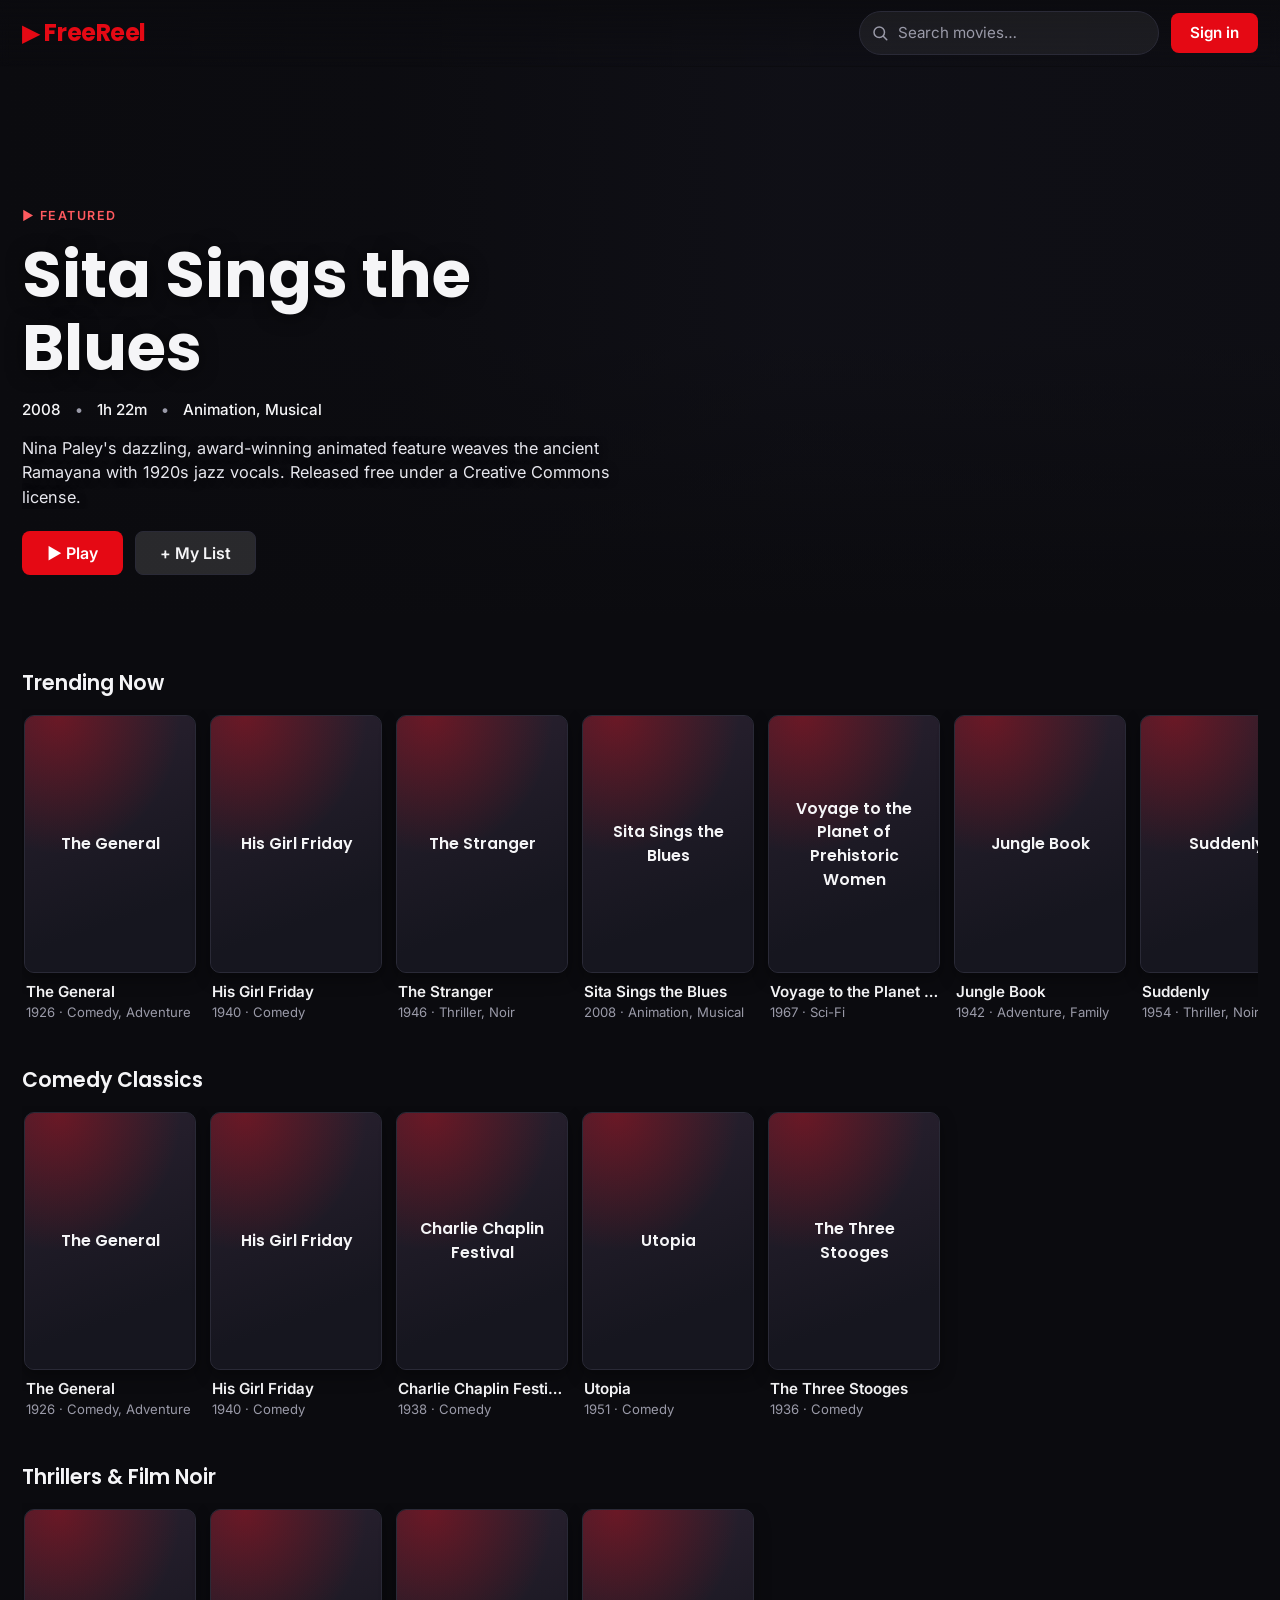
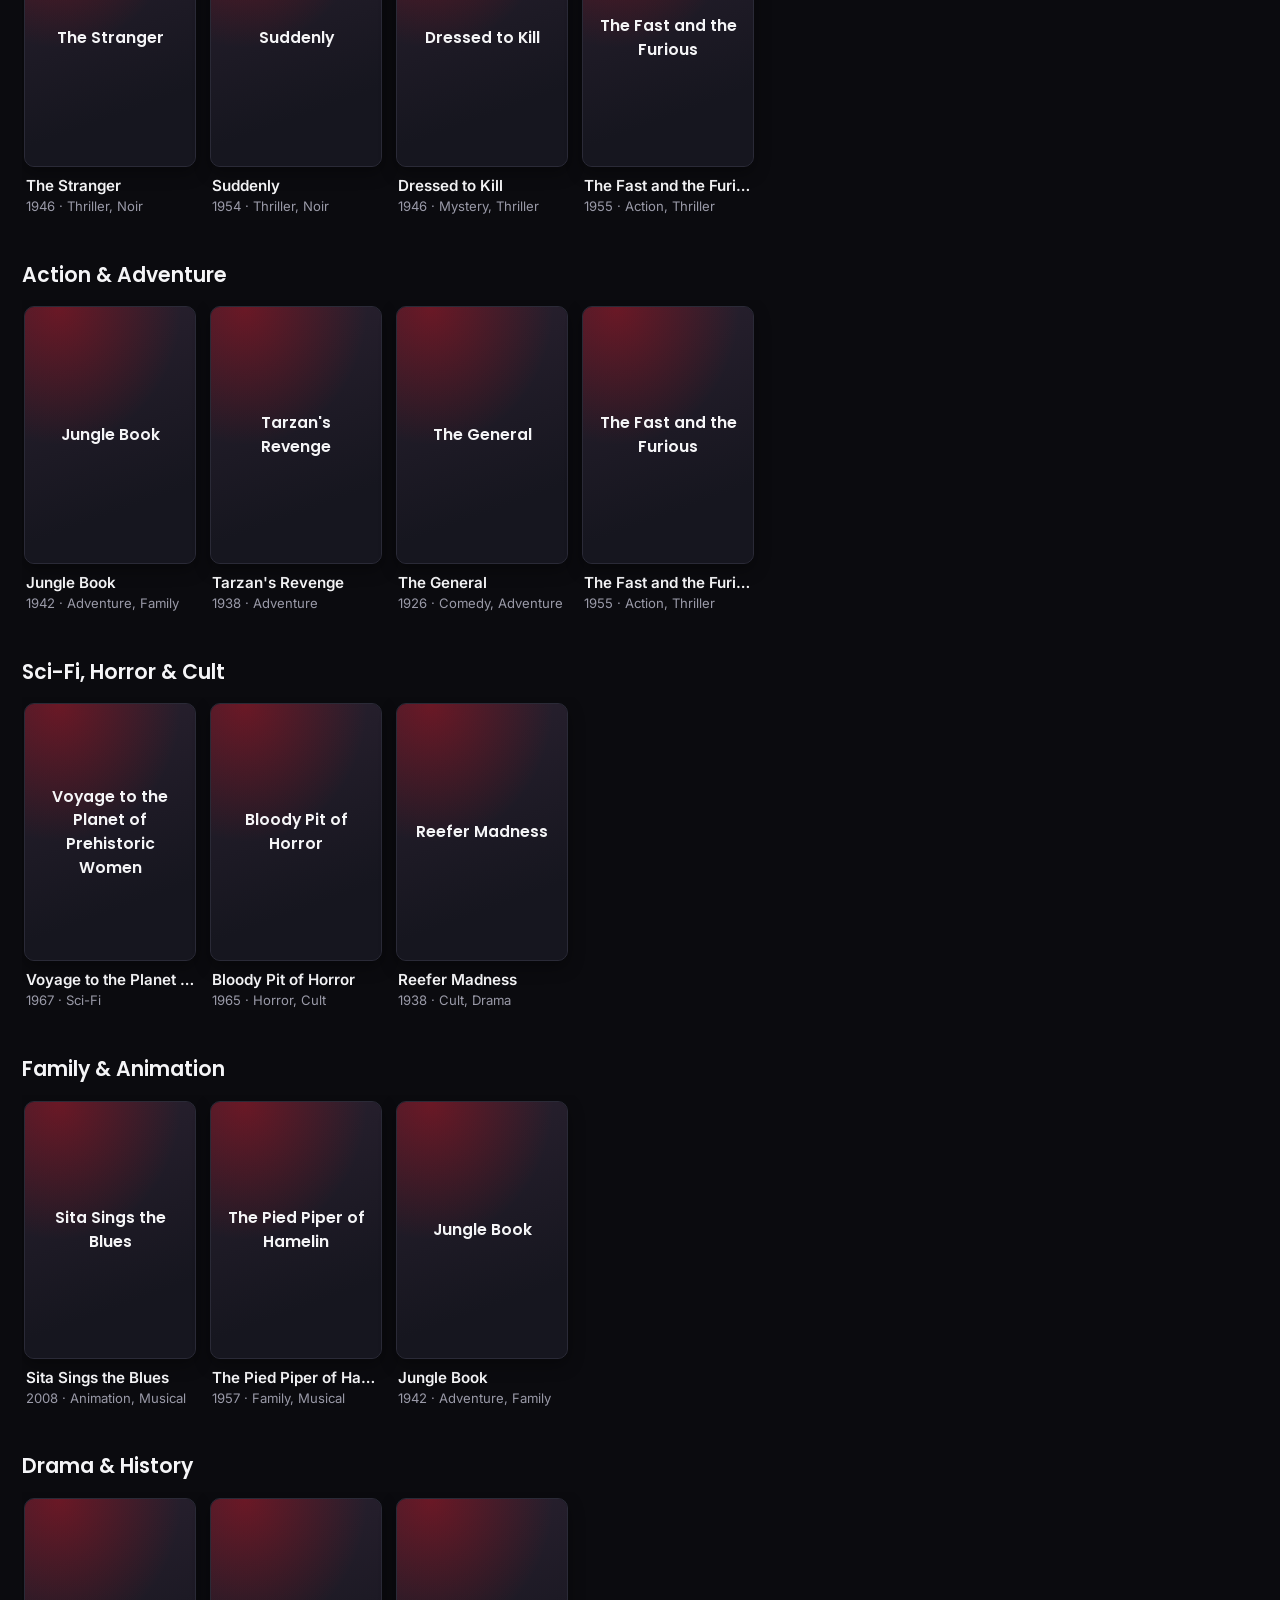
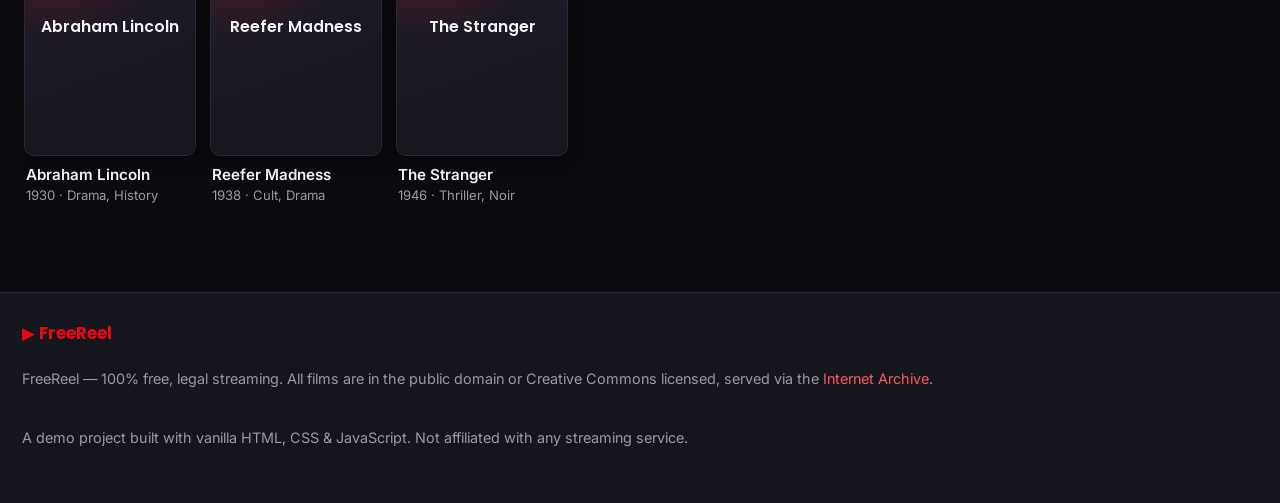
==== commit 2cf84d25: "Add TMDB discovery layer (dormant until key), analytics, deployment checks - tmdb.js: latest/trendin" ====
--- a/index.html
+++ b/index.html
@@ -13,7 +13,7 @@
   <link rel="preconnect" href="https://fonts.googleapis.com" />
   <link rel="preconnect" href="https://fonts.gstatic.com" crossorigin />
   <link href="https://fonts.googleapis.com/css2?family=Inter:wght@400;500;600&family=Poppins:wght@600;700&display=swap" rel="stylesheet" />
-  <link rel="stylesheet" href="styles.css?v=4" />
+  <link rel="stylesheet" href="styles.css?v=5" />
 </head>
 <body>
   <header class="nav" id="nav">
@@ -88,8 +88,31 @@
     </div>
   </div>
 
-  <script src="config.js?v=3"></script>
+  <!-- Trailer / detail modal (TMDB discovery) -->
+  <div class="modal-backdrop" id="detail-modal" hidden>
+    <div class="modal modal-detail" role="dialog" aria-modal="true" aria-labelledby="detail-title">
+      <button class="modal-close" id="detail-close" type="button" aria-label="Close">&times;</button>
+      <div class="detail-backdrop" id="detail-backdrop"></div>
+      <div class="detail-body">
+        <h2 class="modal-title" id="detail-title"></h2>
+        <div class="detail-meta" id="detail-meta"></div>
+        <div class="trailer-embed" id="detail-trailer"></div>
+        <p class="detail-overview" id="detail-overview"></p>
+        <p class="detail-note">Full film not hosted here — FreeReel streams only public-domain titles in full (see Free Full Movies).</p>
+        <div class="detail-actions" id="detail-actions"></div>
+      </div>
+    </div>
+  </div>
+
+  <script src="config.js?v=5"></script>
   <script src="catalog.js?v=3"></script>
-  <script type="module" src="app.js?v=3"></script>
+  <script type="module" src="tmdb.js?v=5"></script>
+  <script type="module" src="app.js?v=5"></script>
+
+  <!-- Vercel Web Analytics + Speed Insights (activate in Vercel → Analytics) -->
+  <script>window.va=window.va||function(){(window.vaq=window.vaq||[]).push(arguments);};</script>
+  <script defer src="/_vercel/insights/script.js"></script>
+  <script>window.si=window.si||function(){(window.siq=window.siq||[]).push(arguments);};</script>
+  <script defer src="/_vercel/speed-insights/script.js"></script>
 </body>
 </html>
--- a/styles.css
+++ b/styles.css
@@ -640,3 +640,197 @@
   opacity: 1;
   transform: translateX(-50%) translateY(0);
 }
+
+/* ===================================================================
+   Discovery layer (TMDB) — trailers, ratings, pills, detail modal.
+   Appended; reuses the existing dark-red theme tokens above.
+   =================================================================== */
+
+/* TMDB cards are <button>s (they open the detail modal, not a link). */
+button.card {
+  background: none;
+  border: 0;
+  padding: 0;
+  margin: 0;
+  font: inherit;
+  color: inherit;
+  text-align: left;
+  cursor: pointer;
+}
+
+/* Rating badge (⭐ + score) */
+.rating-badge {
+  display: inline-flex;
+  align-items: center;
+  gap: 4px;
+  font-weight: 600;
+  font-size: 0.82rem;
+  color: #ffd24d;
+  white-space: nowrap;
+}
+.card-poster .rating-badge {
+  position: absolute;
+  z-index: 2;
+  left: 8px;
+  bottom: 8px;
+  padding: 3px 8px;
+  border-radius: 999px;
+  background: rgba(0, 0, 0, 0.62);
+  border: 1px solid rgba(255, 255, 255, 0.16);
+  backdrop-filter: blur(2px);
+  -webkit-backdrop-filter: blur(2px);
+}
+
+/* "Trailer" / "Full Movie" pill labels on cards */
+.pill {
+  position: absolute;
+  z-index: 2;
+  top: 8px;
+  left: 8px;
+  padding: 3px 9px;
+  border-radius: 999px;
+  font-size: 0.66rem;
+  font-weight: 700;
+  letter-spacing: 0.05em;
+  text-transform: uppercase;
+  color: #fff;
+  backdrop-filter: blur(2px);
+  -webkit-backdrop-filter: blur(2px);
+}
+.pill-trailer { background: rgba(0, 0, 0, 0.62); border: 1px solid rgba(255, 255, 255, 0.28); }
+.pill-full { background: var(--accent); border: 1px solid rgba(255, 255, 255, 0.16); }
+
+/* Section subtitle + the "Free Full Movies" divider row */
+.section-subtitle {
+  color: var(--muted);
+  font-size: 0.92rem;
+  margin: -6px 0 14px;
+  max-width: 720px;
+}
+.section-title-full {
+  display: inline-flex;
+  align-items: center;
+  gap: 8px;
+}
+.row-full {
+  border-top: 1px solid var(--border);
+  padding-top: 26px;
+  margin-top: 42px;
+}
+
+/* Search result groupings (Movies + Free Full Movies) */
+.results-section { margin-bottom: 26px; }
+
+/* Responsive 16:9 trailer embed */
+.trailer-embed {
+  position: relative;
+  width: 100%;
+  padding-top: 56.25%;
+  background: #000;
+  border-radius: var(--radius);
+  overflow: hidden;
+  border: 1px solid var(--border);
+  margin: 4px 0 16px;
+}
+.trailer-embed iframe {
+  position: absolute;
+  inset: 0;
+  width: 100%;
+  height: 100%;
+  border: 0;
+}
+.trailer-spinner {
+  position: absolute;
+  top: 50%;
+  left: 50%;
+  width: 34px;
+  height: 34px;
+  margin: -17px 0 0 -17px;
+  border-radius: 50%;
+  border: 3px solid rgba(255, 255, 255, 0.18);
+  border-top-color: var(--accent-2);
+  animation: spin 0.8s linear infinite;
+}
+.trailer-status {
+  position: absolute;
+  left: 0;
+  right: 0;
+  bottom: 18px;
+  text-align: center;
+  color: var(--muted);
+  font-size: 0.86rem;
+  margin: 0;
+}
+.trailer-msg {
+  position: absolute;
+  inset: 0;
+  display: flex;
+  flex-direction: column;
+  align-items: center;
+  justify-content: center;
+  gap: 12px;
+  padding: 20px;
+  text-align: center;
+  color: var(--muted);
+}
+.trailer-msg p { margin: 0; }
+
+@keyframes spin { to { transform: rotate(360deg); } }
+
+/* Detail (trailer) modal — wider than the auth modal, backdrop header */
+.modal-detail {
+  max-width: 760px;
+  padding: 0;
+  overflow-x: hidden;
+  overflow-y: auto;
+  max-height: calc(100vh - 40px);
+  text-align: left;
+}
+.modal-detail .modal-close {
+  background: rgba(0, 0, 0, 0.5);
+  color: #fff;
+  z-index: 3;
+}
+.modal-detail .modal-close:hover { background: rgba(0, 0, 0, 0.72); color: #fff; }
+
+.detail-backdrop {
+  position: relative;
+  width: 100%;
+  aspect-ratio: 16 / 6;
+  background-size: cover;
+  background-position: center;
+  background-color: #12121a;
+}
+.detail-backdrop::after {
+  content: "";
+  position: absolute;
+  inset: 0;
+  background: linear-gradient(0deg, var(--surface) 2%, rgba(21, 21, 29, 0) 62%);
+}
+.detail-body { padding: 6px 26px 26px; }
+.modal-detail .modal-title { font-size: 1.6rem; margin-top: 6px; }
+.detail-meta {
+  display: flex;
+  flex-wrap: wrap;
+  align-items: center;
+  gap: 8px 12px;
+  color: var(--muted);
+  font-weight: 500;
+  font-size: 0.95rem;
+  margin: 8px 0 16px;
+}
+.detail-meta .dot { color: var(--border); }
+.detail-overview { color: #dcdce4; margin: 0 0 14px; font-size: 1rem; }
+.detail-note {
+  color: var(--muted);
+  font-size: 0.85rem;
+  border-left: 2px solid var(--accent);
+  padding: 4px 0 4px 12px;
+  margin: 0 0 16px;
+}
+.detail-actions { display: flex; flex-wrap: wrap; gap: 12px; }
+
+@media (max-width: 520px) {
+  .detail-body { padding-left: 16px; padding-right: 16px; }
+  .detail-backdrop { aspect-ratio: 16 / 9; }
+}
